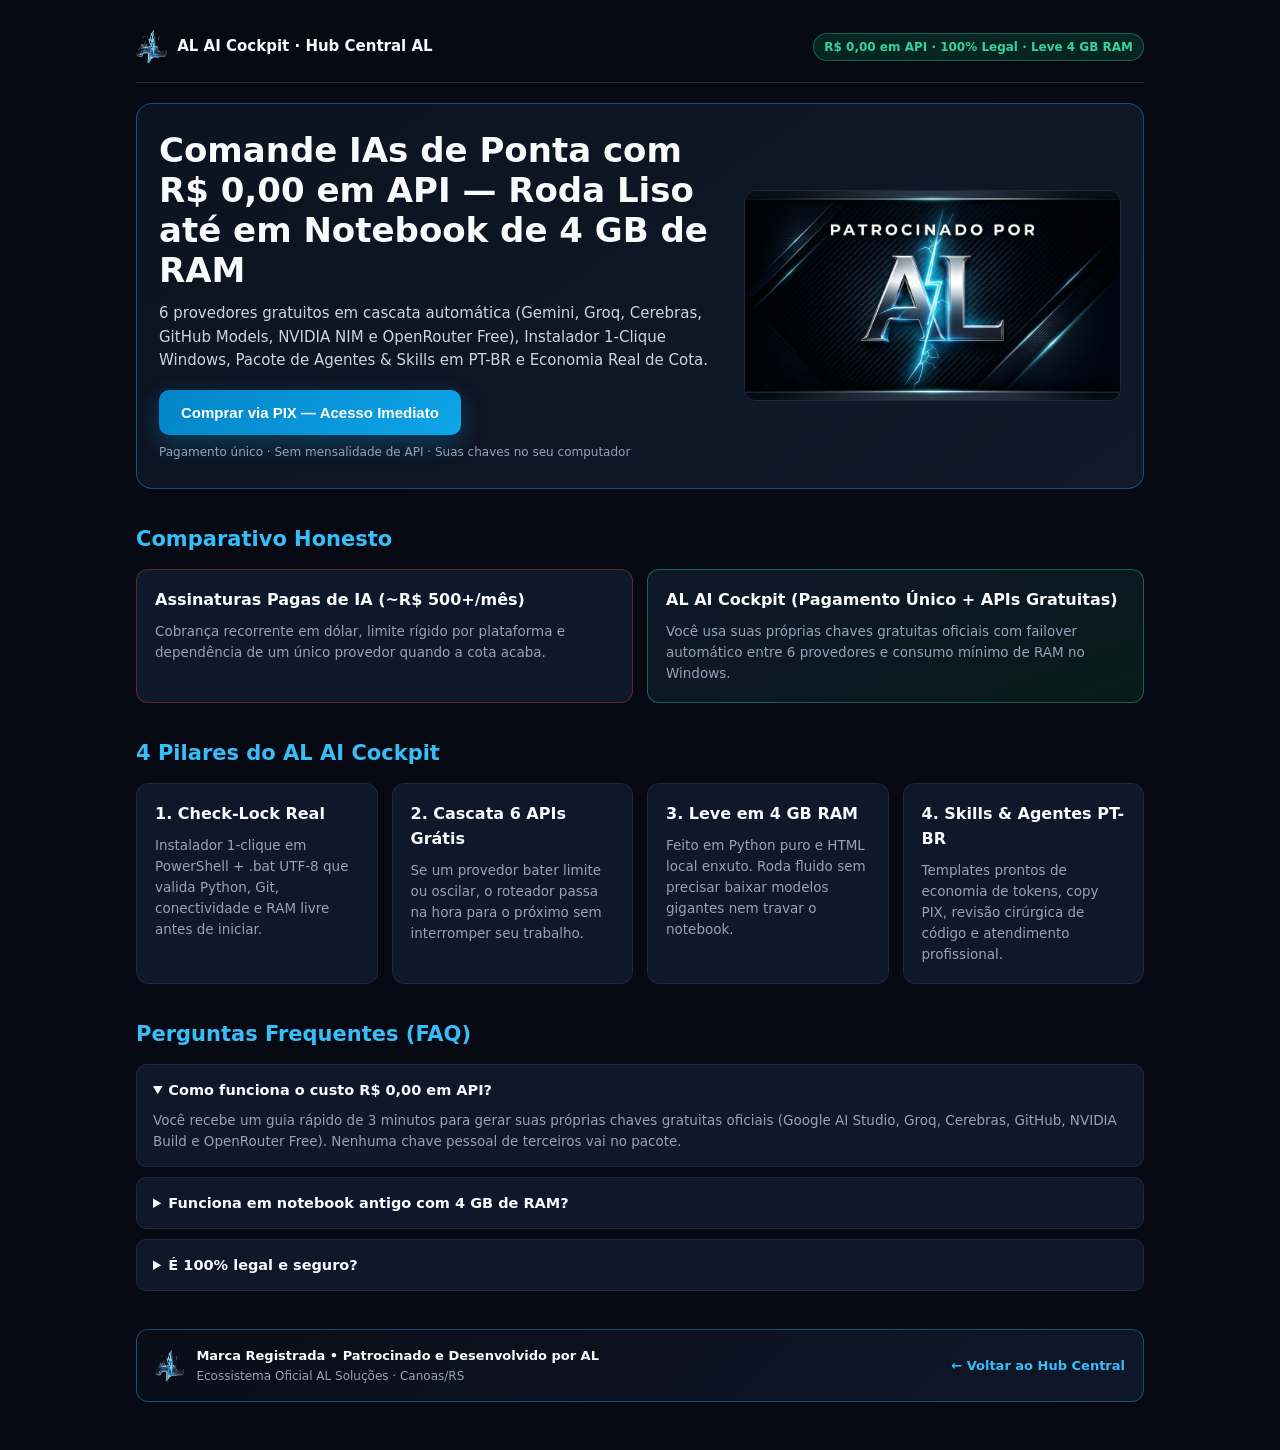
==== al-ai-cockpit/index.html @ 1bf30fc6 "R81: Vitrine AL AI Cockpit e Card no Hub Central" ====
<!DOCTYPE html>
<html lang="pt-BR">
<head>
<meta charset="UTF-8">
<meta name="viewport" content="width=device-width, initial-scale=1.0">
<title>AL AI Cockpit — R$ 0,00 em API · Roda Liso em 4 GB RAM</title>
<link rel="icon" type="image/png" href="../favicon_AL.png">
<style>
  :root { --bg:#060911; --card:#0f172a; --border:#1e293b; --accent:#38bdf8; --gold:#fbbf24; --green:#10b981; --text:#f8fafc; --muted:#94a3b8; }
  * { box-sizing:border-box; }
  body { margin:0; font-family:system-ui,-apple-system,Segoe UI,Roboto,sans-serif; background:var(--bg); color:var(--text); line-height:1.55; }
  .wrap { max-width:1040px; margin:0 auto; padding:20px 16px 48px; }
  .topbar { display:flex; align-items:center; justify-content:space-between; gap:12px; padding:10px 0 18px; border-bottom:1px solid var(--border); flex-wrap:wrap; }
  .brand { display:flex; align-items:center; gap:10px; font-weight:800; font-size:15px; color:var(--text); text-decoration:none; }
  .brand img { height:34px; width:auto; }
  .pill { background:rgba(16,185,129,0.16); border:1px solid rgba(16,185,129,0.45); color:#34d399; padding:4px 10px; border-radius:999px; font-size:12px; font-weight:700; }
  .hero { background:linear-gradient(145deg,#0b1220,#111827); border:1px solid rgba(56,189,248,0.35); border-radius:16px; padding:26px 22px; margin-top:20px; display:grid; grid-template-columns:1.2fr 0.8fr; gap:20px; align-items:center; }
  @media (max-width:760px){ .hero { grid-template-columns:1fr; padding:20px 16px; } }
  .hero h1 { margin:0 0 12px; font-size:clamp(22px,3.6vw,34px); line-height:1.18; }
  .hero p { margin:0 0 18px; color:#cbd5e1; font-size:15px; }
  .cta { display:inline-block; background:linear-gradient(135deg,#0284c7,#0ea5e9); color:#fff; text-decoration:none; font-weight:800; padding:14px 22px; border-radius:10px; font-size:15px; box-shadow:0 8px 24px rgba(14,165,233,0.3); cursor:pointer; border:none; }
  .cta-sub { font-size:12px; color:var(--muted); margin-top:8px; }
  .hero-banner { width:100%; border-radius:12px; border:1px solid var(--border); display:block; }
  h2 { font-size:21px; margin:34px 0 14px; color:var(--accent); }
  .grid-4 { display:grid; grid-template-columns:repeat(auto-fit,minmax(220px,1fr)); gap:14px; }
  .card { background:var(--card); border:1px solid var(--border); border-radius:12px; padding:18px; }
  .card h3 { margin:0 0 8px; font-size:16px; color:#f8fafc; }
  .card p { margin:0; font-size:13.5px; color:var(--muted); }
  .compare { display:grid; grid-template-columns:repeat(auto-fit,minmax(260px,1fr)); gap:14px; }
  .cmp-bad { border-color:rgba(239,68,68,0.35); }
  .cmp-good { border-color:rgba(16,185,129,0.5); background:linear-gradient(160deg,#0f172a,#071a18); }
  .faq details { background:var(--card); border:1px solid var(--border); border-radius:10px; padding:14px 16px; margin-bottom:10px; }
  .faq summary { font-weight:700; cursor:pointer; font-size:14.5px; }
  .faq p { margin:8px 0 0; font-size:13.5px; color:var(--muted); }
  .footer-al { margin-top:38px; padding:16px 18px; border-radius:12px; background:linear-gradient(135deg,#090d16,#0f172a); border:1px solid rgba(56,189,248,0.35); display:flex; align-items:center; justify-content:space-between; flex-wrap:wrap; gap:12px; }
</style>
</head>
<body>
<div class="wrap">
  <div class="topbar">
    <a class="brand" href="../">
      <img src="../logo_AL_transparente.png" alt="AL Soluções" loading="lazy" decoding="async">
      <span>AL AI Cockpit · Hub Central AL</span>
    </a>
    <span class="pill">R$ 0,00 em API · 100% Legal · Leve 4 GB RAM</span>
  </div>

  <section class="hero">
    <div>
      <h1>Comande IAs de Ponta com R$ 0,00 em API — Roda Liso até em Notebook de 4 GB de RAM</h1>
      <p>6 provedores gratuitos em cascata automática (Gemini, Groq, Cerebras, GitHub Models, NVIDIA NIM e OpenRouter Free), Instalador 1-Clique Windows, Pacote de Agentes &amp; Skills em PT-BR e Economia Real de Cota.</p>
      <button class="cta" onclick="abrirCheckoutPix()">Comprar via PIX — Acesso Imediato</button>
      <div class="cta-sub">Pagamento único · Sem mensalidade de API · Suas chaves no seu computador</div>
    </div>
    <div>
      <img class="hero-banner" src="../banner_patrocinado_AL.jpg" alt="Marca Registrada AL Soluções" loading="lazy" decoding="async">
    </div>
  </section>

  <h2>Comparativo Honesto</h2>
  <div class="compare">
    <div class="card cmp-bad">
      <h3>Assinaturas Pagas de IA (~R$ 500+/mês)</h3>
      <p>Cobrança recorrente em dólar, limite rígido por plataforma e dependência de um único provedor quando a cota acaba.</p>
    </div>
    <div class="card cmp-good">
      <h3>AL AI Cockpit (Pagamento Único + APIs Gratuitas)</h3>
      <p>Você usa suas próprias chaves gratuitas oficiais com failover automático entre 6 provedores e consumo mínimo de RAM no Windows.</p>
    </div>
  </div>

  <h2>4 Pilares do AL AI Cockpit</h2>
  <div class="grid-4">
    <div class="card">
      <h3>1. Check-Lock Real</h3>
      <p>Instalador 1-clique em PowerShell + .bat UTF-8 que valida Python, Git, conectividade e RAM livre antes de iniciar.</p>
    </div>
    <div class="card">
      <h3>2. Cascata 6 APIs Grátis</h3>
      <p>Se um provedor bater limite ou oscilar, o roteador passa na hora para o próximo sem interromper seu trabalho.</p>
    </div>
    <div class="card">
      <h3>3. Leve em 4 GB RAM</h3>
      <p>Feito em Python puro e HTML local enxuto. Roda fluido sem precisar baixar modelos gigantes nem travar o notebook.</p>
    </div>
    <div class="card">
      <h3>4. Skills &amp; Agentes PT-BR</h3>
      <p>Templates prontos de economia de tokens, copy PIX, revisão cirúrgica de código e atendimento profissional.</p>
    </div>
  </div>

  <h2>Perguntas Frequentes (FAQ)</h2>
  <div class="faq">
    <details open>
      <summary>Como funciona o custo R$ 0,00 em API?</summary>
      <p>Você recebe um guia rápido de 3 minutos para gerar suas próprias chaves gratuitas oficiais (Google AI Studio, Groq, Cerebras, GitHub, NVIDIA Build e OpenRouter Free). Nenhuma chave pessoal de terceiros vai no pacote.</p>
    </details>
    <details>
      <summary>Funciona em notebook antigo com 4 GB de RAM?</summary>
      <p>Sim. Todo o núcleo roda em Python padrão sem Ollama pesado ou containers, consumindo o mínimo possível de memória.</p>
    </details>
    <details>
      <summary>É 100% legal e seguro?</summary>
      <p>Sim. 100% código próprio usando apenas APIs oficiais e suas próprias credenciais gravadas localmente no seu <code>.env</code>.</p>
    </details>
  </div>

  <footer class="footer-al">
    <div style="display:flex;align-items:center;gap:12px;">
      <img src="../logo_AL_transparente.png" alt="AL" style="height:32px;width:auto;" loading="lazy" decoding="async">
      <div>
        <div style="font-weight:800;font-size:13px;">Marca Registrada • Patrocinado e Desenvolvido por AL</div>
        <div style="font-size:12px;color:#94a3b8;">Ecossistema Oficial AL Soluções · Canoas/RS</div>
      </div>
    </div>
    <a href="../" style="color:#38bdf8;font-size:13px;font-weight:700;text-decoration:none;">← Voltar ao Hub Central</a>
  </footer>
</div>

<script>
  window.AL_CHECKOUT_CONFIG = window.AL_CHECKOUT_CONFIG || {
    modo: "whatsapp_ou_checkout",
    urlCheckout: "",
    mensagem: "Ola! Quero adquirir o AL AI Cockpit (Pagamento Unico PIX)."
  };
  function abrirCheckoutPix() {
    const cfg = window.AL_CHECKOUT_CONFIG;
    if (cfg.urlCheckout) {
      window.open(cfg.urlCheckout, "_blank", "noopener");
      return;
    }
    alert("Checkout PIX configurado pelo administrador em window.AL_CHECKOUT_CONFIG.urlCheckout.");
  }
</script>
</body>
</html>
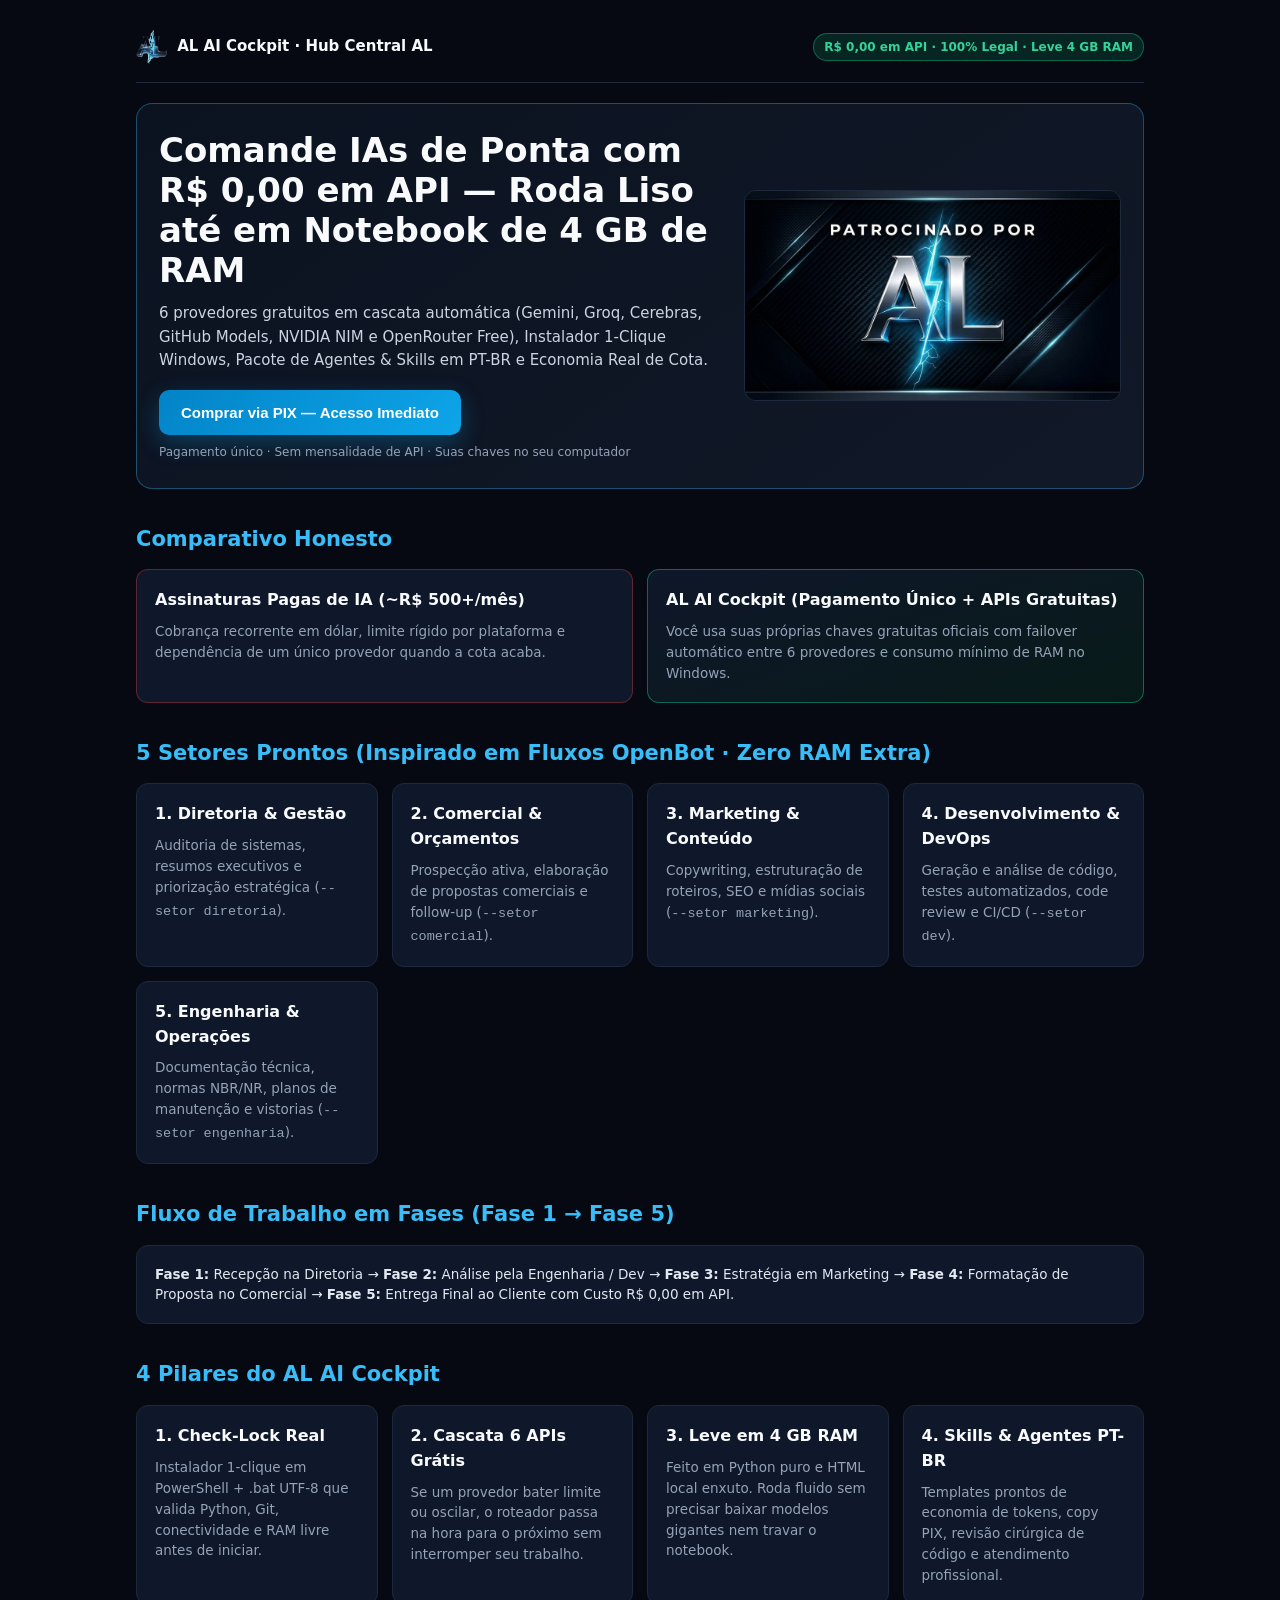
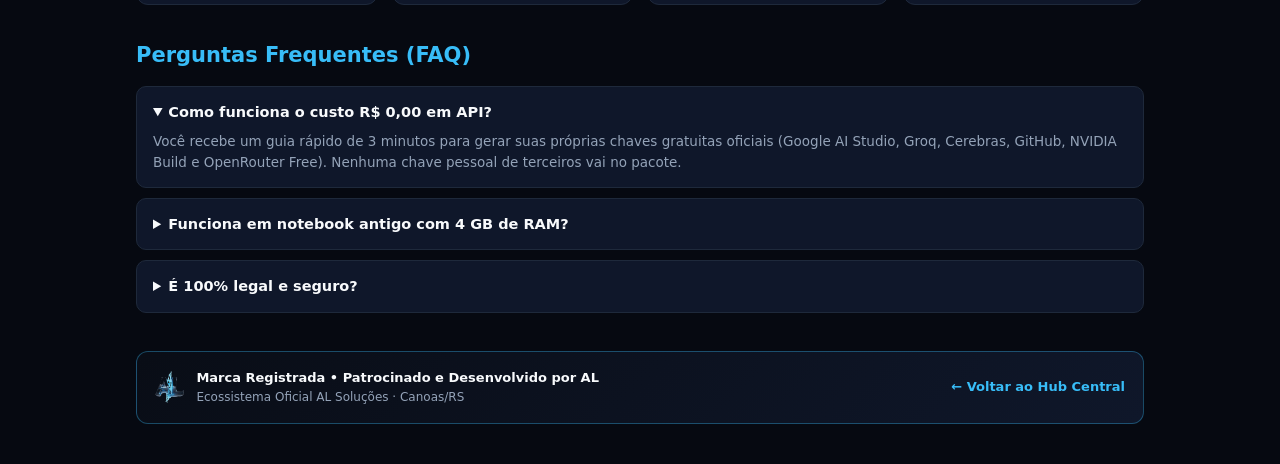
==== commit 49ed0b76: "R85: Setores AL AI Cockpit, OpenBot catalogado e titulo Estrella Galicia Cidreira" ====
--- a/al-ai-cockpit/index.html
+++ b/al-ai-cockpit/index.html
@@ -69,6 +69,41 @@
     </div>
   </div>
 
+  <h2>5 Setores Prontos (Inspirado em Fluxos OpenBot · Zero RAM Extra)</h2>
+  <div class="grid-4">
+    <div class="card">
+      <h3>1. Diretoria &amp; Gestão</h3>
+      <p>Auditoria de sistemas, resumos executivos e priorização estratégica (<code>--setor diretoria</code>).</p>
+    </div>
+    <div class="card">
+      <h3>2. Comercial &amp; Orçamentos</h3>
+      <p>Prospecção ativa, elaboração de propostas comerciais e follow-up (<code>--setor comercial</code>).</p>
+    </div>
+    <div class="card">
+      <h3>3. Marketing &amp; Conteúdo</h3>
+      <p>Copywriting, estruturação de roteiros, SEO e mídias sociais (<code>--setor marketing</code>).</p>
+    </div>
+    <div class="card">
+      <h3>4. Desenvolvimento &amp; DevOps</h3>
+      <p>Geração e análise de código, testes automatizados, code review e CI/CD (<code>--setor dev</code>).</p>
+    </div>
+    <div class="card">
+      <h3>5. Engenharia &amp; Operações</h3>
+      <p>Documentação técnica, normas NBR/NR, planos de manutenção e vistorias (<code>--setor engenharia</code>).</p>
+    </div>
+  </div>
+
+  <h2>Fluxo de Trabalho em Fases (Fase 1 → Fase 5)</h2>
+  <div class="card" style="margin-bottom:14px;">
+    <p style="color:#e2e8f0;font-size:13.5px;margin:0;">
+      <strong>Fase 1:</strong> Recepção na Diretoria →
+      <strong>Fase 2:</strong> Análise pela Engenharia / Dev →
+      <strong>Fase 3:</strong> Estratégia em Marketing →
+      <strong>Fase 4:</strong> Formatação de Proposta no Comercial →
+      <strong>Fase 5:</strong> Entrega Final ao Cliente com Custo R$ 0,00 em API.
+    </p>
+  </div>
+
   <h2>4 Pilares do AL AI Cockpit</h2>
   <div class="grid-4">
     <div class="card">
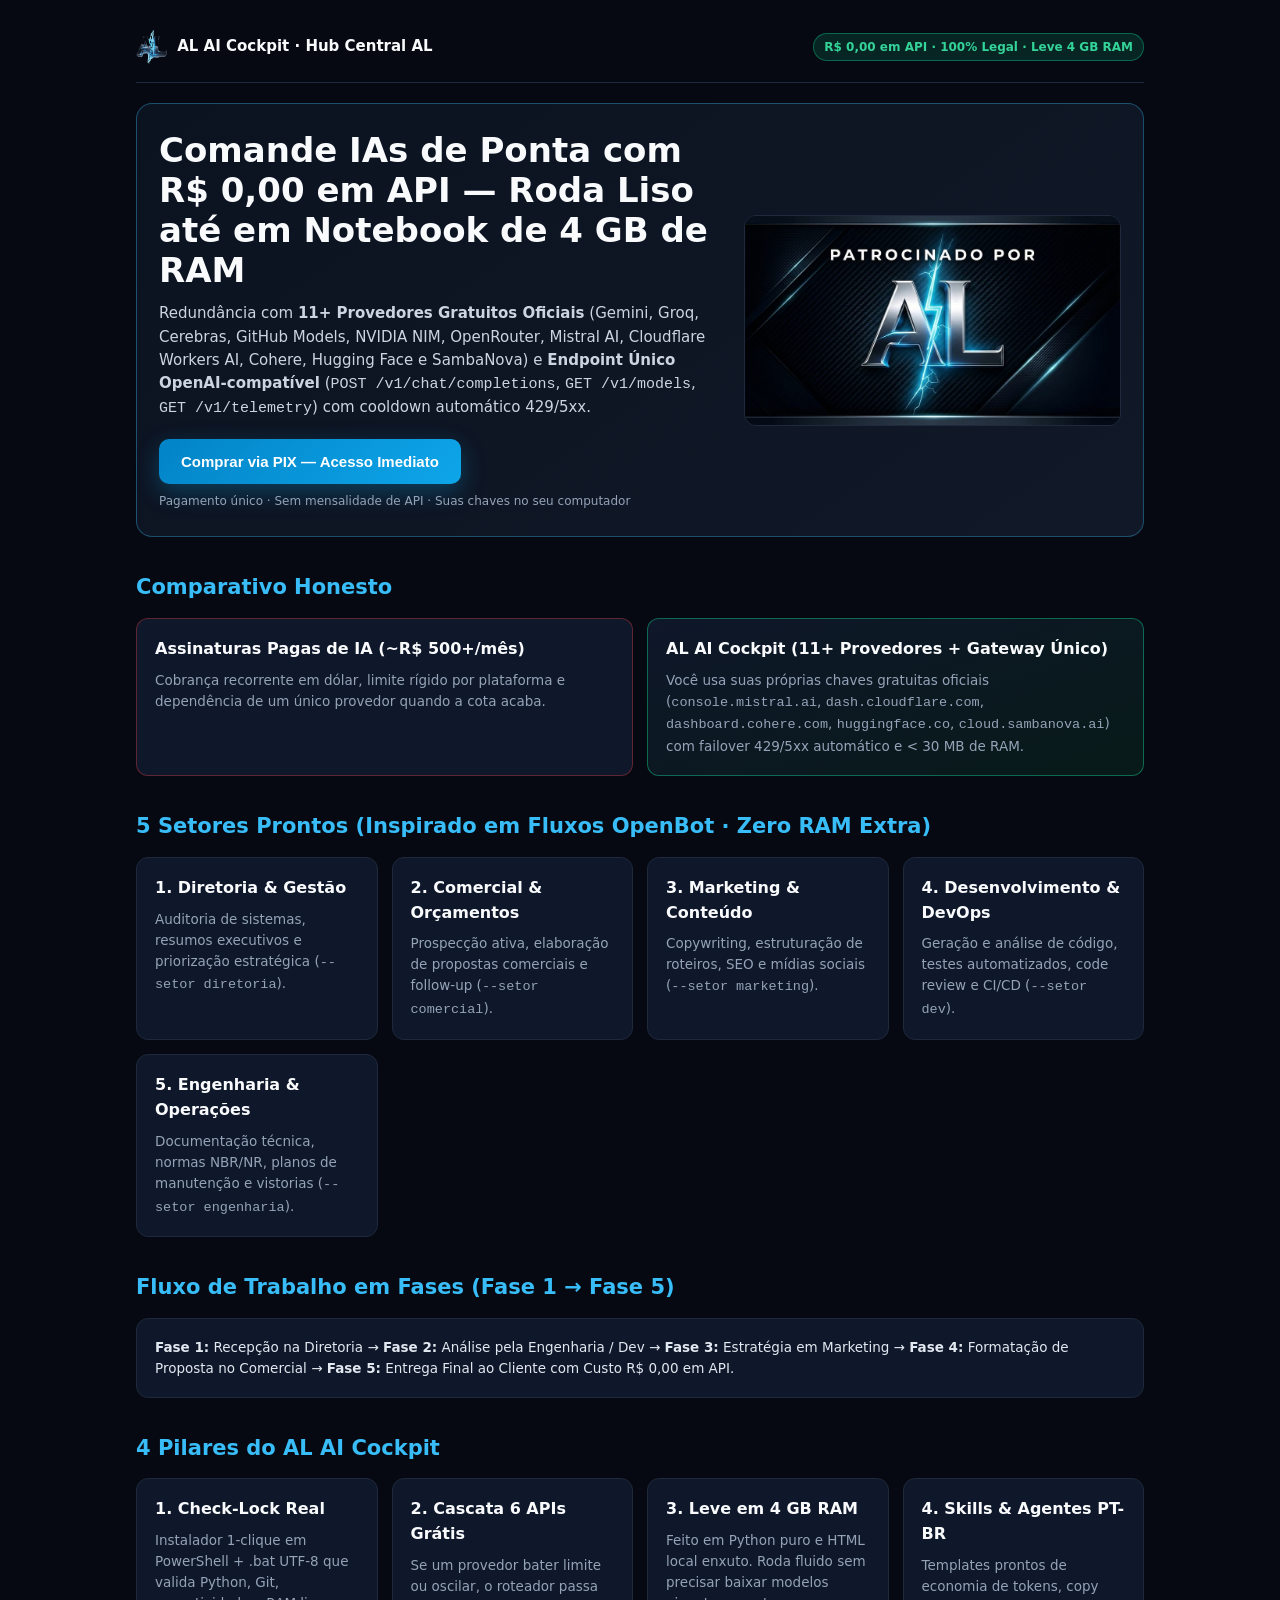
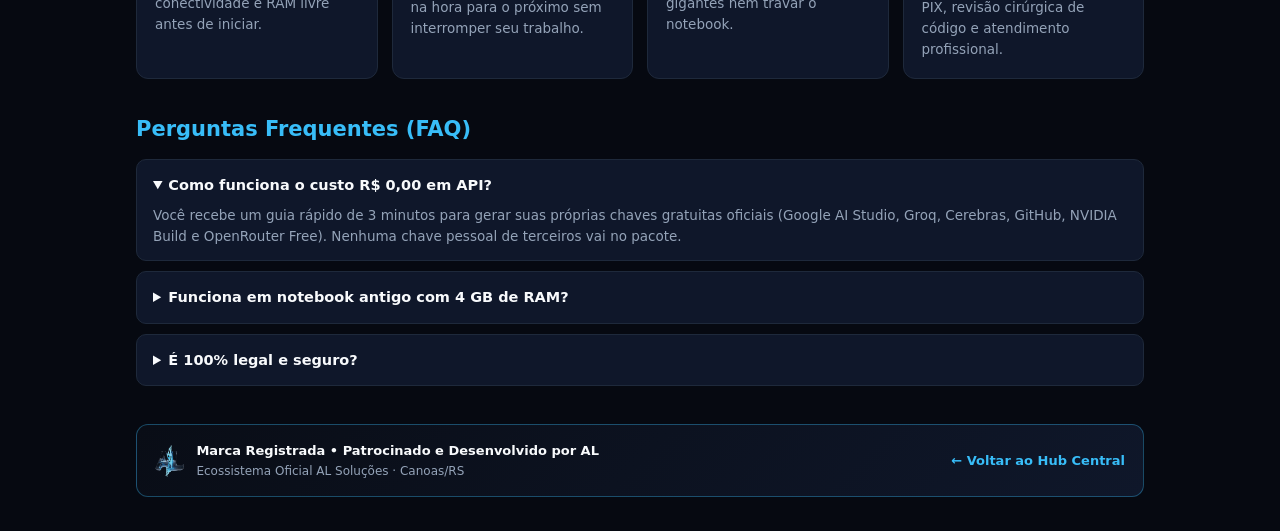
==== commit 16215c91: "R91: AL AI Cockpit 11+ Provedores Gratuitos e Endpoint Unico" ====
--- a/al-ai-cockpit/index.html
+++ b/al-ai-cockpit/index.html
@@ -48,7 +48,7 @@
   <section class="hero">
     <div>
       <h1>Comande IAs de Ponta com R$ 0,00 em API — Roda Liso até em Notebook de 4 GB de RAM</h1>
-      <p>6 provedores gratuitos em cascata automática (Gemini, Groq, Cerebras, GitHub Models, NVIDIA NIM e OpenRouter Free), Instalador 1-Clique Windows, Pacote de Agentes &amp; Skills em PT-BR e Economia Real de Cota.</p>
+      <p>Redundância com <strong>11+ Provedores Gratuitos Oficiais</strong> (Gemini, Groq, Cerebras, GitHub Models, NVIDIA NIM, OpenRouter, Mistral AI, Cloudflare Workers AI, Cohere, Hugging Face e SambaNova) e <strong>Endpoint Único OpenAI-compatível</strong> (<code>POST /v1/chat/completions</code>, <code>GET /v1/models</code>, <code>GET /v1/telemetry</code>) com cooldown automático 429/5xx.</p>
       <button class="cta" onclick="abrirCheckoutPix()">Comprar via PIX — Acesso Imediato</button>
       <div class="cta-sub">Pagamento único · Sem mensalidade de API · Suas chaves no seu computador</div>
     </div>
@@ -64,8 +64,8 @@
       <p>Cobrança recorrente em dólar, limite rígido por plataforma e dependência de um único provedor quando a cota acaba.</p>
     </div>
     <div class="card cmp-good">
-      <h3>AL AI Cockpit (Pagamento Único + APIs Gratuitas)</h3>
-      <p>Você usa suas próprias chaves gratuitas oficiais com failover automático entre 6 provedores e consumo mínimo de RAM no Windows.</p>
+      <h3>AL AI Cockpit (11+ Provedores + Gateway Único)</h3>
+      <p>Você usa suas próprias chaves gratuitas oficiais (<code>console.mistral.ai</code>, <code>dash.cloudflare.com</code>, <code>dashboard.cohere.com</code>, <code>huggingface.co</code>, <code>cloud.sambanova.ai</code>) com failover 429/5xx automático e &lt; 30 MB de RAM.</p>
     </div>
   </div>
 
